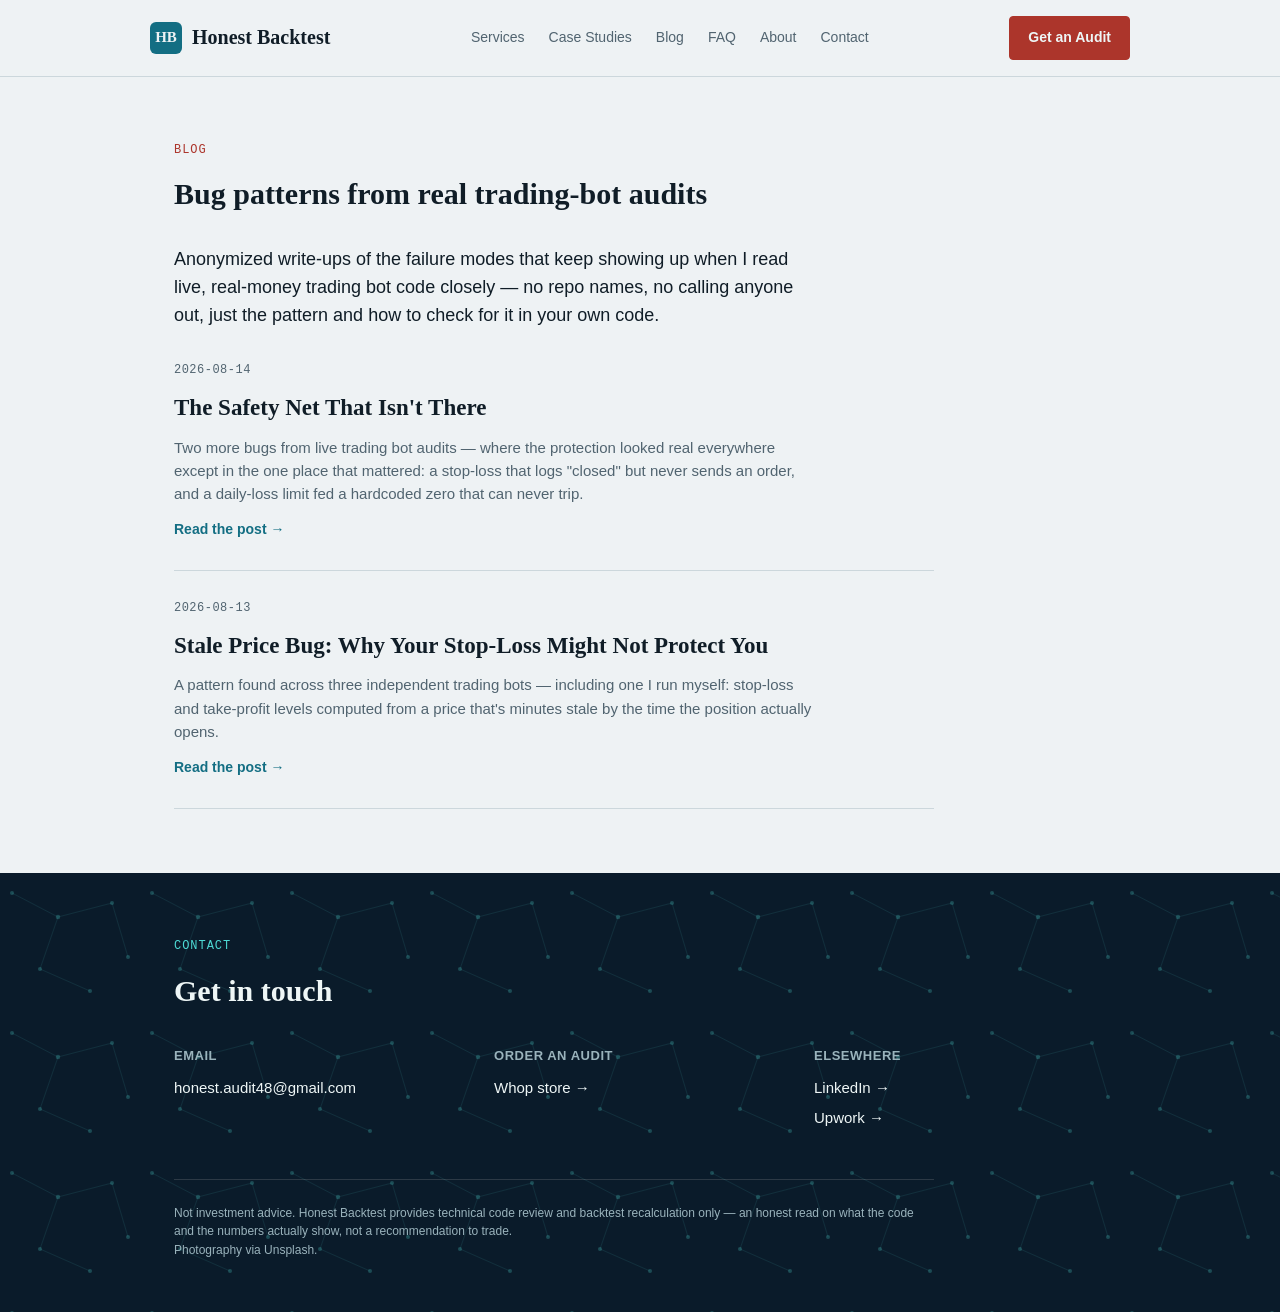
==== blog/index.html @ e7e46fdc "feat: добавить Whop-пиксель на все страницы сайта First-party пиксель Whop (t.whop.tw) для атрибуции" ====
<!DOCTYPE html>
<html lang="en">
<head>
<!-- Google tag (gtag.js) -->
<script async src="https://www.googletagmanager.com/gtag/js?id=G-0332EXMNZG"></script>
<script>
  window.dataLayer = window.dataLayer || [];
  function gtag(){dataLayer.push(arguments);}
  gtag('js', new Date());
  gtag('config', 'G-0332EXMNZG');
</script>
<!-- Whop pixel -->
<script>!function(w,d,s,u,n,a,b){if(w[n])return;a=w[n]={q:[],t:+new Date,s:[],o:u,track:function(){a.q.push([+new Date].concat([].slice.call(arguments)))},setScope:function(){a.s=[].slice.call(arguments).filter(function(x){return typeof x==="string"});a.q.push([+new Date,"setScope"].concat(a.s))},scope:function(){var c=[].slice.call(arguments);return{track:function(){a.q.push([+new Date].concat([].slice.call(arguments)).concat([{__scope:c}]))}}}};b=d.createElement(s);b.async=1;b.src=u+"/s.js";d.getElementsByTagName(s)[0].parentNode.insertBefore(b,d.getElementsByTagName(s)[0])}(window,document,"script","https://t.whop.tw","whop");whop.setScope("biz_3nliSOcGgTLOOI");whop.track("page");</script>
<meta charset="UTF-8">
<meta name="viewport" content="width=device-width, initial-scale=1.0">
<title>Blog — Honest Backtest</title>
<meta name="description" content="Bug patterns from real, live trading-bot code audits — anonymized, technical, no fluff.">
<link rel="icon" href="data:image/svg+xml,%3Csvg xmlns='http://www.w3.org/2000/svg' viewBox='0 0 64 64'%3E%3Crect width='64' height='64' rx='10' fill='%230a1c2b'/%3E%3Ctext x='32' y='42' font-family='Georgia,serif' font-size='28' font-weight='bold' fill='%234dd9d4' text-anchor='middle'%3EHB%3C/text%3E%3C/svg%3E">
<link rel="stylesheet" href="../assets/site.css">
</head>
<body>

<header class="site">
  <div class="wrap nav">
    <a class="brand" href="../index.html">
      <span class="mark">HB</span>
      Honest Backtest
    </a>
    <nav class="links">
      <a href="../index.html#services">Services</a>
      <a href="../index.html#cases">Case Studies</a>
      <a href="./">Blog</a>
      <a href="../index.html#faq">FAQ</a>
      <a href="../index.html#about">About</a>
      <a href="../index.html#contact">Contact</a>
    </nav>
    <a class="btn btn-primary" href="https://whop.com/honest-backtest/full-bot-audit/" target="_blank" rel="noopener">Get an Audit</a>
  </div>
</header>

<section>
  <div class="wrap">
    <p class="kicker">Blog</p>
    <h2>Bug patterns from real trading-bot audits</h2>
    <p class="lede">Anonymized write-ups of the failure modes that keep showing up when I read live,
    real-money trading bot code closely — no repo names, no calling anyone out, just the pattern and
    how to check for it in your own code.</p>

    <div class="blog-list">
      <div class="blog-post-card">
        <div class="post-meta">2026-08-14</div>
        <h3><a href="safety-net-that-isnt-there.html">The Safety Net That Isn't There</a></h3>
        <p>Two more bugs from live trading bot audits — where the protection looked real everywhere
        except in the one place that mattered: a stop-loss that logs "closed" but never sends an
        order, and a daily-loss limit fed a hardcoded zero that can never trip.</p>
        <a class="read-more" href="safety-net-that-isnt-there.html">Read the post →</a>
      </div>
      <div class="blog-post-card">
        <div class="post-meta">2026-08-13</div>
        <h3><a href="stale-price-bug.html">Stale Price Bug: Why Your Stop-Loss Might Not Protect You</a></h3>
        <p>A pattern found across three independent trading bots — including one I run myself:
        stop-loss and take-profit levels computed from a price that's minutes stale by the time the
        position actually opens.</p>
        <a class="read-more" href="stale-price-bug.html">Read the post →</a>
      </div>
    </div>
  </div>
</section>

<div class="contact-band" id="contact">
  <div class="wrap">
    <p class="kicker">Contact</p>
    <h2>Get in touch</h2>
    <div class="contact-grid">
      <div class="contact-col">
        <strong>Email</strong>
        <a href="mailto:honest.audit48@gmail.com">honest.audit48@gmail.com</a>
      </div>
      <div class="contact-col">
        <strong>Order an audit</strong>
        <a href="https://whop.com/honest-backtest/" target="_blank" rel="noopener">Whop store →</a>
      </div>
      <div class="contact-col">
        <strong>Elsewhere</strong>
        <a href="https://www.linkedin.com/in/valerii-sakara-b7b53826a" target="_blank" rel="noopener">LinkedIn →</a>
        <a href="https://www.upwork.com/freelancers/~0172b73e1bdd2510b4" target="_blank" rel="noopener">Upwork →</a>
      </div>
    </div>
    <p class="disclaimer">Not investment advice. Honest Backtest provides technical code review and
    backtest recalculation only — an honest read on what the code and the numbers actually show,
    not a recommendation to trade.<br>Photography via Unsplash.</p>
  </div>
</div>

<script src="../assets/analytics-events.js"></script>
</body>
</html>
---- assets/site.css ----
:root{
  --paper:#eef2f4;
  --paper-alt:#e2e9ec;
  --ink:#101d27;
  --ink-soft:#516470;
  --line:#ccd7dc;
  --ledger:#136e83;
  --ledger-deep:#0a1b2a;
  --ledger-soft:#dcedf0;
  --stamp:#ac352b;
  --stamp-soft:#f6e3e1;
  --on-dark:#eef6f6;
  --on-dark-soft:#9ab3bc;
  --glow:#4dd9d4;
  --mono: 'SFMono-Regular', Consolas, 'Liberation Mono', Menlo, monospace;
  --serif: Georgia, 'Times New Roman', serif;
  --sans: -apple-system, BlinkMacSystemFont, 'Segoe UI', Roboto, Helvetica, Arial, sans-serif;
}
@media (prefers-color-scheme: dark){
  :root{
    --paper:#0f1a22;
    --paper-alt:#14222b;
    --ink:#e7eef0;
    --ink-soft:#9bb0b8;
    --line:#25363f;
    --ledger:#4dd9d4;
    --ledger-deep:#08141f;
    --ledger-soft:#173139;
    --stamp:#df8078;
    --stamp-soft:#3a201d;
  }
}
*{box-sizing:border-box;}
body{
  margin:0;
  background:var(--paper);
  color:var(--ink);
  font-family:var(--sans);
  line-height:1.55;
}
a{color:inherit;}
svg.icon{width:22px;height:22px;flex:none;}
.wrap{max-width:980px;margin:0 auto;padding:0 24px;}
header.site{
  border-bottom:1px solid var(--line);
  background:var(--paper);
  position:sticky;top:0;z-index:10;
}
.nav{
  display:flex;align-items:center;justify-content:space-between;
  padding:16px 0;
}
.brand{
  display:flex;align-items:center;gap:10px;
  font-family:var(--serif);font-weight:700;font-size:20px;
  text-decoration:none;color:var(--ink);
}
.brand .mark{
  width:32px;height:32px;border-radius:6px;background:var(--ledger);
  color:var(--paper);display:flex;align-items:center;justify-content:center;
  font-family:var(--serif);font-weight:700;font-size:15px;
}
nav.links{display:flex;gap:24px;font-size:14px;}
nav.links a{text-decoration:none;color:var(--ink-soft);white-space:nowrap;}
nav.links a:hover{color:var(--ink);}
@media (max-width:760px){
  nav.links{display:none;}
  .nav{gap:12px;}
}
.btn{
  display:inline-block;padding:10px 18px;border-radius:4px;
  font-size:14px;font-weight:600;text-decoration:none;
  border:1px solid var(--ledger);
}
.btn-primary{background:var(--stamp);color:var(--on-dark);border-color:var(--stamp);}
.btn-primary:hover{opacity:.9;}
.btn-ghost{background:transparent;color:var(--ledger);}
.btn-ghost:hover{background:var(--ledger-soft);}
.btn-on-dark{border-color:var(--on-dark-soft);color:var(--on-dark);}
.btn-on-dark:hover{background:rgba(245,242,234,.08);}

section{padding:64px 0;}
section.alt{background:var(--paper-alt);}
.kicker{
  font-family:var(--mono);font-size:12px;letter-spacing:.08em;
  text-transform:uppercase;color:var(--stamp);margin:0 0 12px;
}
h1{font-family:var(--serif);font-size:48px;line-height:1.12;margin:0 0 20px;max-width:760px;}
h2{font-family:var(--serif);font-size:30px;margin:0 0 28px;}
.lede{font-size:18px;max-width:620px;margin:0 0 32px;}
.cta-row{display:flex;gap:14px;flex-wrap:wrap;}

/* Hero */
.hero{
  background-color:var(--ledger-deep);
  background-image:
    linear-gradient(100deg, rgba(6,13,20,.95) 0%, rgba(6,13,20,.88) 42%, rgba(6,13,20,.62) 68%, rgba(6,13,20,.4) 100%),
    linear-gradient(180deg, rgba(6,13,20,.3), rgba(6,13,20,.45) 65%, rgba(6,13,20,.8)),
    url("images/hero-main.jpg");
  background-repeat:no-repeat;
  background-size:100% 100%, 100% 100%, auto 116%;
  background-position:0 0, 0 0, right 15%;
  color:var(--on-dark);
  padding:64px 0 0;
}
.hero .kicker{color:var(--glow);font-size:12px;margin-bottom:10px;}
.hero h1{color:var(--on-dark);font-size:44px;margin-bottom:18px;max-width:620px;}
.hero .lede{color:var(--on-dark-soft);font-size:17px;margin-bottom:28px;max-width:560px;}
.hero .btn-ghost{color:var(--on-dark);border-color:var(--on-dark-soft);}
.hero .btn-ghost:hover{background:rgba(245,242,234,.08);}
@media (max-width:760px){
  .hero{
    background-image:
      linear-gradient(180deg, rgba(6,13,20,.55), rgba(6,13,20,.75) 55%, rgba(6,13,20,.93)),
      url("data:image/svg+xml,%3Csvg xmlns='http://www.w3.org/2000/svg' width='140' height='140' viewBox='0 0 140 140'%3E%3Cg stroke='%234dd9d4' stroke-width='1' fill='none' opacity='0.12'%3E%3Cline x1='12' y1='20' x2='58' y2='44'/%3E%3Cline x1='58' y1='44' x2='40' y2='96'/%3E%3Cline x1='58' y1='44' x2='112' y2='30'/%3E%3Cline x1='112' y1='30' x2='128' y2='84'/%3E%3Cline x1='40' y1='96' x2='90' y2='118'/%3E%3C/g%3E%3Cg fill='%234dd9d4' opacity='0.3'%3E%3Ccircle cx='12' cy='20' r='2'/%3E%3Ccircle cx='58' cy='44' r='2.2'/%3E%3Ccircle cx='112' cy='30' r='2'/%3E%3Ccircle cx='40' cy='96' r='2'/%3E%3Ccircle cx='128' cy='84' r='2'/%3E%3Ccircle cx='90' cy='118' r='2'/%3E%3C/g%3E%3C/svg%3E"),
      url("images/hero-main.jpg");
    background-size:100% 100%, 140px 140px, 55% auto;
    background-position:0 0, 0 0, 105% -10px;
    background-repeat:no-repeat, repeat, no-repeat;
  }
}
.hero .hero-grid{display:flex;gap:40px;align-items:flex-end;max-width:1140px;}
.hero-main{flex:0 0 auto;max-width:620px;}
.hero-offer{flex:1 1 260px;max-width:320px;background:rgba(8,20,31,.55);border:1.5px solid #df8078;border-radius:8px;padding:20px 22px;margin-bottom:4px;}
.hero-offer p{margin:0;font-size:14px;line-height:1.5;color:#fff;}.hero-offer strong{color:#df8078;}
.hero-offer a{color:var(--glow);font-weight:600;text-decoration:none;}
.hero-offer a:hover{text-decoration:underline;}
@media (max-width:820px){
    .hero .hero-grid{flex-direction:column;align-items:flex-start;}
    .hero-offer{max-width:100%;margin-top:20px;}
}
.scroll-cue{
  display:flex;justify-content:center;padding:28px 0 20px;opacity:.55;
}
.scroll-cue svg{width:20px;height:20px;}

/* Trust strip */
.trust-strip{
  background-color:var(--ledger-deep);
  background-image:url("data:image/svg+xml,%3Csvg xmlns='http://www.w3.org/2000/svg' width='140' height='140' viewBox='0 0 140 140'%3E%3Cg stroke='%234dd9d4' stroke-width='1' fill='none' opacity='0.14'%3E%3Cline x1='12' y1='20' x2='58' y2='44'/%3E%3Cline x1='58' y1='44' x2='40' y2='96'/%3E%3Cline x1='58' y1='44' x2='112' y2='30'/%3E%3Cline x1='112' y1='30' x2='128' y2='84'/%3E%3Cline x1='40' y1='96' x2='90' y2='118'/%3E%3C/g%3E%3Cg fill='%234dd9d4' opacity='0.35'%3E%3Ccircle cx='12' cy='20' r='2'/%3E%3Ccircle cx='58' cy='44' r='2.2'/%3E%3Ccircle cx='112' cy='30' r='2'/%3E%3Ccircle cx='40' cy='96' r='2'/%3E%3Ccircle cx='128' cy='84' r='2'/%3E%3Ccircle cx='90' cy='118' r='2'/%3E%3C/g%3E%3C/svg%3E");
  background-repeat:repeat;
  color:var(--on-dark);padding:0;
}
.trust-strip .wrap{
  display:grid;grid-template-columns:repeat(3,1fr);gap:0;
}
@media (max-width:820px){.trust-strip .wrap{grid-template-columns:1fr;}}
.trust-item{
  display:flex;align-items:flex-start;gap:12px;padding:22px 20px;
  border-left:1px solid rgba(245,242,234,.14);
}
.trust-item:first-child{border-left:none;}
@media (max-width:820px){.trust-item{border-left:none;border-top:1px solid rgba(245,242,234,.14);}
  .trust-item:first-child{border-top:none;}}
.trust-item svg{color:var(--glow);margin-top:2px;}
.trust-item strong{display:block;font-size:14px;margin-bottom:2px;}
.trust-item span{display:block;font-size:13px;color:var(--on-dark-soft);}

/* Stat band */
.stat-band{
  background-color:var(--ledger-deep);
  background-image:url("data:image/svg+xml,%3Csvg xmlns='http://www.w3.org/2000/svg' width='140' height='140' viewBox='0 0 140 140'%3E%3Cg stroke='%234dd9d4' stroke-width='1' fill='none' opacity='0.14'%3E%3Cline x1='12' y1='20' x2='58' y2='44'/%3E%3Cline x1='58' y1='44' x2='40' y2='96'/%3E%3Cline x1='58' y1='44' x2='112' y2='30'/%3E%3Cline x1='112' y1='30' x2='128' y2='84'/%3E%3Cline x1='40' y1='96' x2='90' y2='118'/%3E%3C/g%3E%3Cg fill='%234dd9d4' opacity='0.35'%3E%3Ccircle cx='12' cy='20' r='2'/%3E%3Ccircle cx='58' cy='44' r='2.2'/%3E%3Ccircle cx='112' cy='30' r='2'/%3E%3Ccircle cx='40' cy='96' r='2'/%3E%3Ccircle cx='128' cy='84' r='2'/%3E%3Ccircle cx='90' cy='118' r='2'/%3E%3C/g%3E%3C/svg%3E");
  background-repeat:repeat;
  color:var(--on-dark);
  padding:56px 0;
}
.stat-band .wrap{display:flex;gap:48px;flex-wrap:wrap;}
.stat-band .stat{display:flex;align-items:center;gap:16px;}
.stat-band .stat .icon-badge{
  width:48px;height:48px;border-radius:50%;background:rgba(245,242,234,.08);
  display:flex;align-items:center;justify-content:center;flex:none;
}
.stat-band .stat .icon-badge svg{color:var(--glow);}
.stat-band .stat strong{display:block;font-size:15px;font-weight:700;color:var(--on-dark);margin-bottom:4px;}
.stat-band .label{font-size:13px;color:var(--on-dark-soft);}

.cards{display:grid;grid-template-columns:repeat(3,1fr);gap:20px;}
@media (max-width:820px){.cards{grid-template-columns:1fr;}}
.card{
  border:1px solid var(--line);border-radius:8px;background:var(--paper);
  padding:28px;display:flex;flex-direction:column;
}
.card .icon-badge{
  width:40px;height:40px;border-radius:8px;background:var(--ledger-soft);
  display:flex;align-items:center;justify-content:center;margin-bottom:14px;
}
.card .icon-badge svg{color:var(--ledger);}
.card .price{font-family:var(--mono);font-size:26px;font-weight:700;margin:6px 0 14px;}
.card h3{font-family:var(--serif);font-size:20px;margin:0;}
.card ul{padding-left:18px;margin:0 0 22px;color:var(--ink-soft);font-size:14px;flex:1;}
.card li{margin-bottom:6px;}
.card .btn{align-self:flex-start;}

.case{
  border:1px solid var(--line);border-radius:8px;background:var(--paper);
  padding:28px;margin-bottom:20px;
}
.case .tag{
  display:inline-block;font-family:var(--mono);font-size:11px;letter-spacing:.06em;
  text-transform:uppercase;color:var(--ledger);background:var(--ledger-soft);
  padding:3px 8px;border-radius:3px;margin-bottom:12px;
}
.case h3{font-family:var(--serif);font-size:22px;margin:0 0 10px;}
.case p{color:var(--ink-soft);margin:0 0 16px;font-size:15px;}
.verdict{
  font-family:var(--mono);font-size:15px;background:var(--stamp-soft);color:var(--stamp);
  border-radius:4px;padding:10px 14px;display:inline-block;margin-bottom:16px;font-weight:700;
}
.case .links{display:flex;gap:14px;font-size:14px;}
.case .links a{color:var(--ledger);font-weight:600;text-decoration:none;}
.case .links a:hover{text-decoration:underline;}

.steps{display:grid;grid-template-columns:repeat(3,1fr);gap:24px;}
@media (max-width:820px){.steps{grid-template-columns:1fr;}}
.step .n{font-family:var(--mono);font-weight:700;font-size:14px;margin-bottom:8px;}
.step h4{font-family:var(--serif);font-size:18px;margin:0 0 8px;}
.step p{font-size:14px;margin:0;}

/* Process section on photo background */
.process-photo{
  background-image:
    linear-gradient(180deg, rgba(7,15,23,.90), rgba(7,15,23,.94)),
    url("images/code-screen.jpg");
  background-size:cover;background-position:center;
  color:var(--on-dark);
}
.process-photo .kicker{color:var(--glow);}
.process-photo h2{color:var(--on-dark);}
.process-photo .step .n{color:var(--glow);}
.process-photo .step h4{color:var(--on-dark);}
.process-photo .step p{color:var(--on-dark-soft);}

/* Mid-page colorful CTA band (photo) */
.cta-photo-band{
  background-image:
    linear-gradient(115deg, rgba(5,14,14,.90), rgba(6,30,26,.62)),
    url("images/cta-chart.jpg");
  background-size:cover;background-position:center;
  color:#eef8f8;
  padding:64px 0;
}
.cta-photo-band .wrap{max-width:640px;}
.cta-photo-band .kicker{color:var(--glow);}
.cta-photo-band h2{color:#eef8f8;margin-bottom:16px;}
.cta-photo-band p{color:#bfd8d8;font-size:16px;margin:0 0 28px;max-width:520px;}
.cta-photo-band .btn-primary{background:var(--stamp);border-color:var(--stamp);}

/* FAQ */
.faq{max-width:760px;}
.faq details{
  border-bottom:1px solid var(--line);padding:18px 0;
}
.faq summary{
  cursor:pointer;font-family:var(--serif);font-size:17px;font-weight:700;
  list-style:none;display:flex;justify-content:space-between;align-items:center;gap:16px;
}
.faq summary::-webkit-details-marker{display:none;}
.faq summary::after{content:'+';font-family:var(--mono);font-size:20px;color:var(--stamp);flex:none;}
.faq details[open] summary::after{content:'−';}
.faq p{color:var(--ink-soft);margin:12px 0 0;font-size:15px;max-width:660px;}

.about{display:flex;gap:36px;flex-wrap:wrap;align-items:flex-start;}
.about p{color:var(--ink-soft);max-width:560px;}

/* Contact band */
.contact-band{
  background-color:var(--ledger-deep);
  background-image:url("data:image/svg+xml,%3Csvg xmlns='http://www.w3.org/2000/svg' width='140' height='140' viewBox='0 0 140 140'%3E%3Cg stroke='%234dd9d4' stroke-width='1' fill='none' opacity='0.1'%3E%3Cline x1='12' y1='20' x2='58' y2='44'/%3E%3Cline x1='58' y1='44' x2='40' y2='96'/%3E%3Cline x1='58' y1='44' x2='112' y2='30'/%3E%3Cline x1='112' y1='30' x2='128' y2='84'/%3E%3Cline x1='40' y1='96' x2='90' y2='118'/%3E%3C/g%3E%3Cg fill='%234dd9d4' opacity='0.25'%3E%3Ccircle cx='12' cy='20' r='2'/%3E%3Ccircle cx='58' cy='44' r='2.2'/%3E%3Ccircle cx='112' cy='30' r='2'/%3E%3Ccircle cx='40' cy='96' r='2'/%3E%3Ccircle cx='128' cy='84' r='2'/%3E%3Ccircle cx='90' cy='118' r='2'/%3E%3C/g%3E%3C/svg%3E");
  background-repeat:repeat;
  color:var(--on-dark);padding:64px 0 40px;
}
.contact-band .kicker{color:var(--glow);}
.contact-band h2{color:var(--on-dark);}
.contact-grid{display:grid;grid-template-columns:repeat(3,1fr);gap:28px;margin-top:32px;}
@media (max-width:820px){.contact-grid{grid-template-columns:1fr;}}
.contact-col strong{display:block;font-size:13px;letter-spacing:.04em;text-transform:uppercase;color:var(--on-dark-soft);margin-bottom:10px;}
.contact-col a{display:block;color:var(--on-dark);text-decoration:none;font-size:15px;margin-bottom:6px;}
.contact-col a:hover{color:var(--glow);}
.contact-band .disclaimer{
  margin-top:44px;padding-top:24px;border-top:1px solid rgba(245,242,234,.14);
  font-size:12px;color:var(--on-dark-soft);max-width:760px;
}

/* Blog index */
.blog-list{max-width:760px;}
.blog-post-card{border-bottom:1px solid var(--line);padding:28px 0;}
.blog-post-card:first-child{padding-top:0;}
.blog-post-card .post-meta{font-family:var(--mono);font-size:12px;letter-spacing:.04em;text-transform:uppercase;color:var(--ink-soft);margin-bottom:10px;}
.blog-post-card h3{font-family:var(--serif);font-size:23px;margin:0 0 10px;}
.blog-post-card h3 a{text-decoration:none;color:var(--ink);}
.blog-post-card h3 a:hover{color:var(--ledger);}
.blog-post-card p{color:var(--ink-soft);font-size:15px;margin:0 0 12px;max-width:640px;}
.blog-post-card .read-more{color:var(--ledger);font-weight:600;font-size:14px;text-decoration:none;}
.blog-post-card .read-more:hover{text-decoration:underline;}

/* Article (single post) */
.article-header{
  background-color:var(--ledger-deep);
  background-image:url("data:image/svg+xml,%3Csvg xmlns='http://www.w3.org/2000/svg' width='140' height='140' viewBox='0 0 140 140'%3E%3Cg stroke='%234dd9d4' stroke-width='1' fill='none' opacity='0.14'%3E%3Cline x1='12' y1='20' x2='58' y2='44'/%3E%3Cline x1='58' y1='44' x2='40' y2='96'/%3E%3Cline x1='58' y1='44' x2='112' y2='30'/%3E%3Cline x1='112' y1='30' x2='128' y2='84'/%3E%3Cline x1='40' y1='96' x2='90' y2='118'/%3E%3C/g%3E%3Cg fill='%234dd9d4' opacity='0.35'%3E%3Ccircle cx='12' cy='20' r='2'/%3E%3Ccircle cx='58' cy='44' r='2.2'/%3E%3Ccircle cx='112' cy='30' r='2'/%3E%3Ccircle cx='40' cy='96' r='2'/%3E%3Ccircle cx='128' cy='84' r='2'/%3E%3Ccircle cx='90' cy='118' r='2'/%3E%3C/g%3E%3C/svg%3E");
  background-repeat:repeat;
  color:var(--on-dark);padding:40px 0 44px;
}
.article-header .back-link{display:inline-block;margin-bottom:20px;font-size:14px;color:var(--glow);text-decoration:none;font-weight:600;}
.article-header .back-link:hover{text-decoration:underline;}
.article-header .kicker{color:var(--glow);}
.article-header h1{color:var(--on-dark);font-size:36px;max-width:720px;margin-bottom:14px;}
.article-header .dek{color:var(--on-dark-soft);font-size:17px;max-width:640px;margin:0 0 16px;}
.article-header .meta{color:var(--on-dark-soft);font-size:13px;font-family:var(--mono);}

.article{max-width:680px;margin:0 auto;padding:56px 24px 24px;}
.article h2{font-family:var(--serif);font-size:25px;margin:44px 0 16px;}
.article h2:first-child{margin-top:0;}
.article p{margin:0 0 18px;font-size:16px;}
.article ul, .article ol{margin:0 0 18px;padding-left:22px;font-size:16px;}
.article li{margin-bottom:8px;}
.article code{font-family:var(--mono);font-size:0.87em;background:var(--paper-alt);padding:2px 5px;border-radius:3px;}
.article pre{background:var(--ledger-deep);color:var(--on-dark);padding:18px 20px;border-radius:8px;overflow-x:auto;margin:0 0 20px;}
.article pre code{background:none;padding:0;color:inherit;font-size:13.5px;line-height:1.55;}
.article strong{font-weight:700;}
.article em{color:var(--ink-soft);}
.article hr{border:none;border-top:1px solid var(--line);margin:8px 0 32px;}
.article .dek-lead{color:var(--ink-soft);font-style:italic;font-size:17px;margin:0 0 28px;}

/* Lead box (checklist form, mid-article CTA) */
.lead-box{
  border:1px solid var(--line);border-radius:8px;background:var(--paper-alt);
  padding:28px 28px 8px;margin:32px 0 8px;
}
.lead-box .kicker{margin-bottom:8px;}
.lead-box h2{font-size:22px;margin:0 0 10px;}
.lead-box > p{color:var(--ink-soft);font-size:15px;max-width:520px;}
.lead-form-row{display:flex;gap:10px;flex-wrap:wrap;margin:18px 0 4px;}
.lead-form-row input[type=email]{
  flex:1;min-width:220px;padding:10px 14px;border-radius:4px;border:1px solid var(--line);
  background:var(--paper);color:var(--ink);font-size:15px;font-family:var(--sans);
}
.lead-form-row .btn{border:none;cursor:pointer;font-family:var(--sans);}
.lead-form-status{font-size:13px;color:var(--ledger);min-height:18px;margin:0 0 20px;}
.sr-only{position:absolute;width:1px;height:1px;padding:0;margin:-1px;overflow:hidden;clip:rect(0,0,0,0);white-space:nowrap;border:0;}

/* Mid-article checklist CTA (inline card) */
.article-cta{
  border:1px solid var(--line);border-left:3px solid var(--stamp);border-radius:6px;
  background:var(--paper-alt);padding:18px 22px;margin:8px 0 32px;
}
.article-cta p{margin:0 0 12px;font-size:15px;color:var(--ink-soft);}
.article-cta a.btn{font-size:13px;padding:8px 14px;}
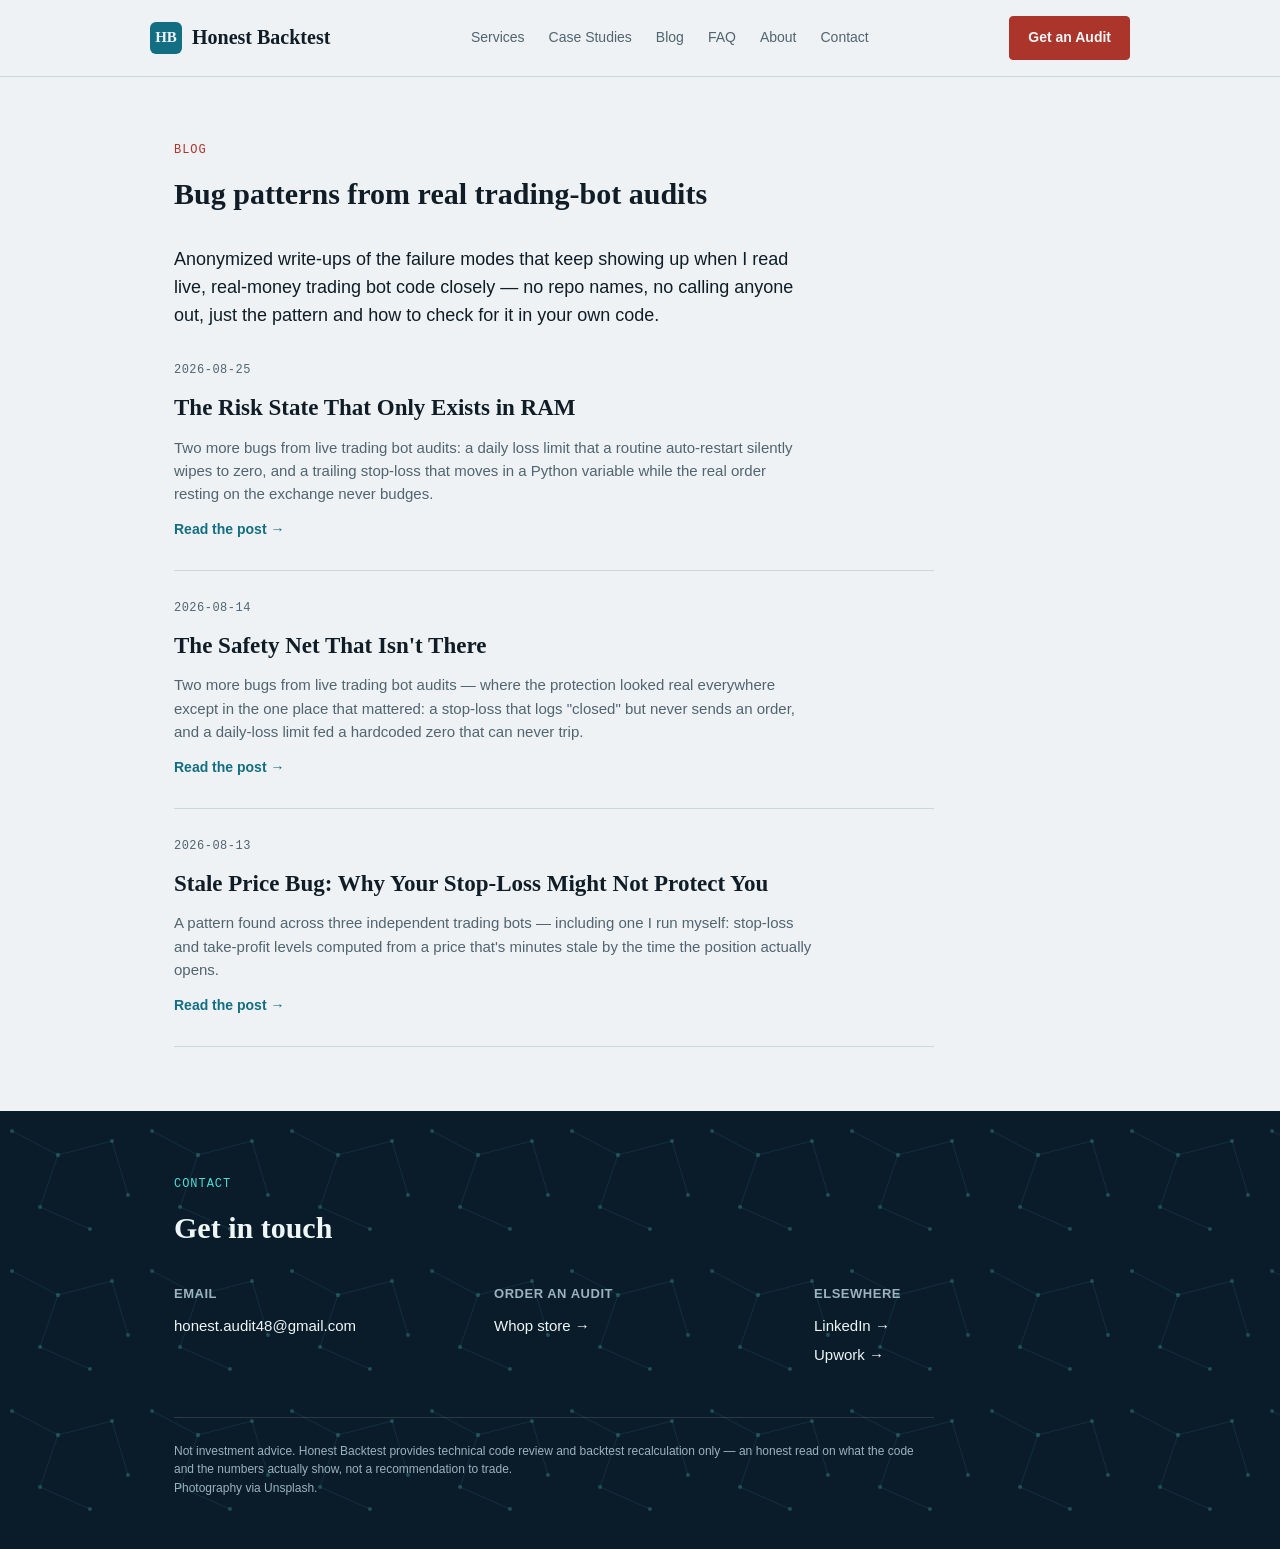
==== commit 795cb4af: "content: third blog post — risk state living only in process memory" ====
--- a/blog/index.html
+++ b/blog/index.html
@@ -48,6 +48,14 @@
 
     <div class="blog-list">
       <div class="blog-post-card">
+        <div class="post-meta">2026-08-25</div>
+        <h3><a href="risk-state-in-memory.html">The Risk State That Only Exists in RAM</a></h3>
+        <p>Two more bugs from live trading bot audits: a daily loss limit that a routine
+        auto-restart silently wipes to zero, and a trailing stop-loss that moves in a Python
+        variable while the real order resting on the exchange never budges.</p>
+        <a class="read-more" href="risk-state-in-memory.html">Read the post →</a>
+      </div>
+      <div class="blog-post-card">
         <div class="post-meta">2026-08-14</div>
         <h3><a href="safety-net-that-isnt-there.html">The Safety Net That Isn't There</a></h3>
         <p>Two more bugs from live trading bot audits — where the protection looked real everywhere
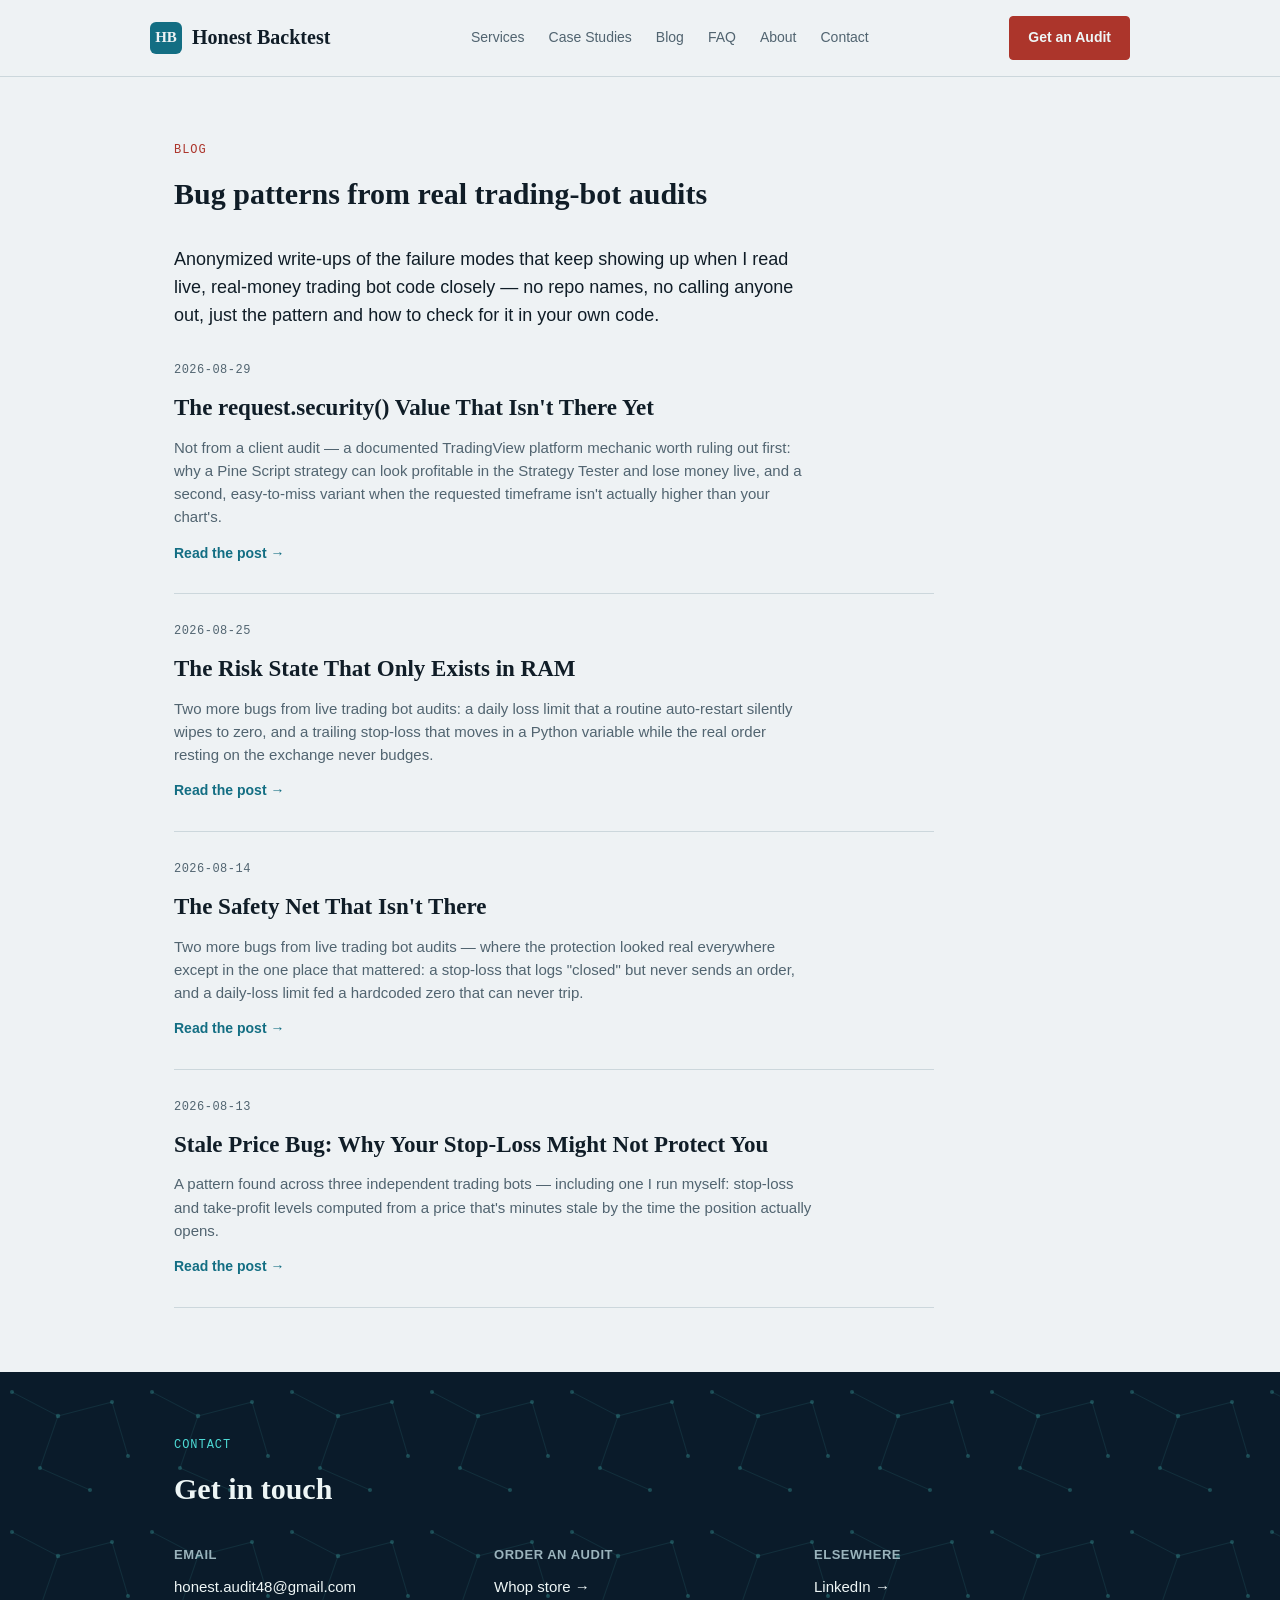
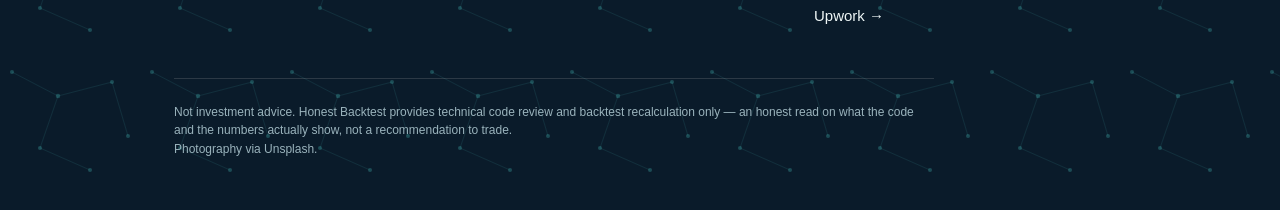
==== commit 4460c2c6: "content: fourth blog post — request.security() repainting explainer Not from a client audit — a plat" ====
--- a/blog/index.html
+++ b/blog/index.html
@@ -47,6 +47,15 @@
     how to check for it in your own code.</p>
 
     <div class="blog-list">
+      <div class="blog-post-card">
+        <div class="post-meta">2026-08-29</div>
+        <h3><a href="repainting-request-security.html">The request.security() Value That Isn't There Yet</a></h3>
+        <p>Not from a client audit — a documented TradingView platform mechanic worth ruling out
+        first: why a Pine Script strategy can look profitable in the Strategy Tester and lose money
+        live, and a second, easy-to-miss variant when the requested timeframe isn't actually
+        higher than your chart's.</p>
+        <a class="read-more" href="repainting-request-security.html">Read the post →</a>
+      </div>
       <div class="blog-post-card">
         <div class="post-meta">2026-08-25</div>
         <h3><a href="risk-state-in-memory.html">The Risk State That Only Exists in RAM</a></h3>
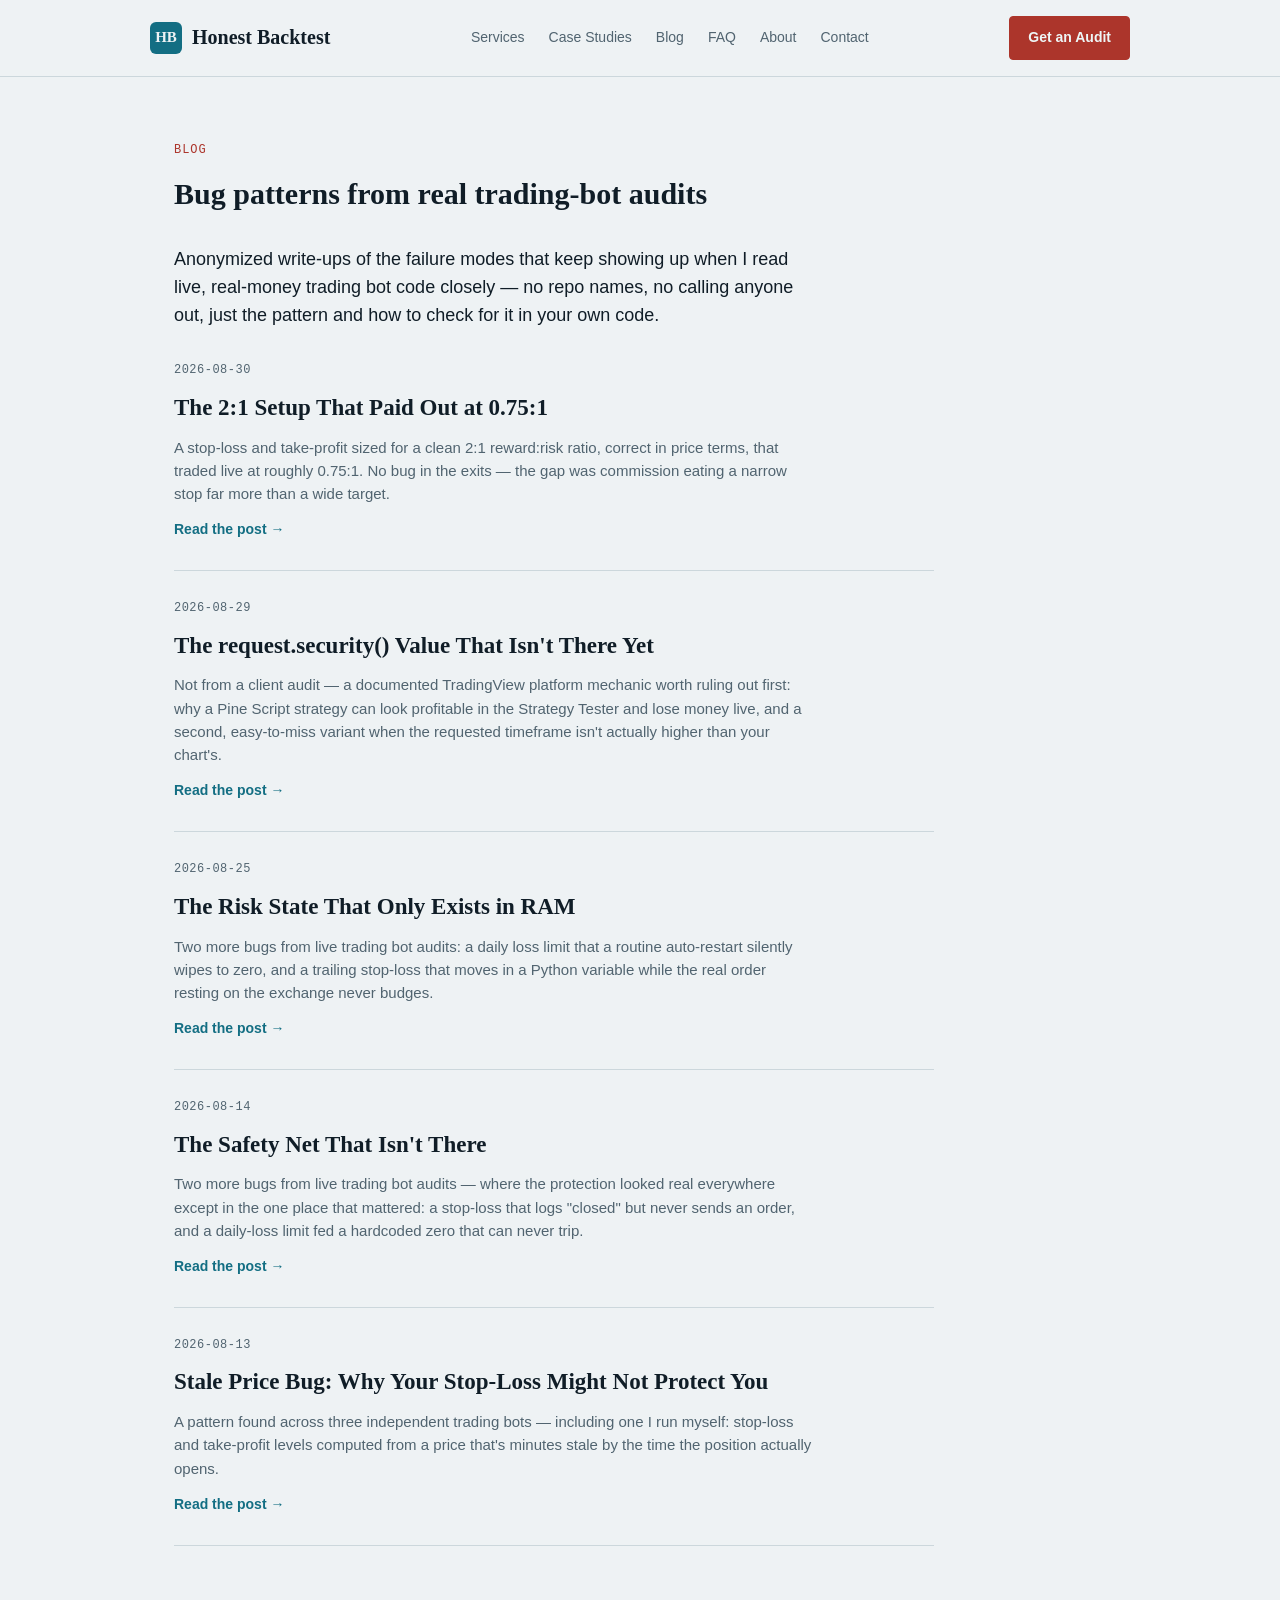
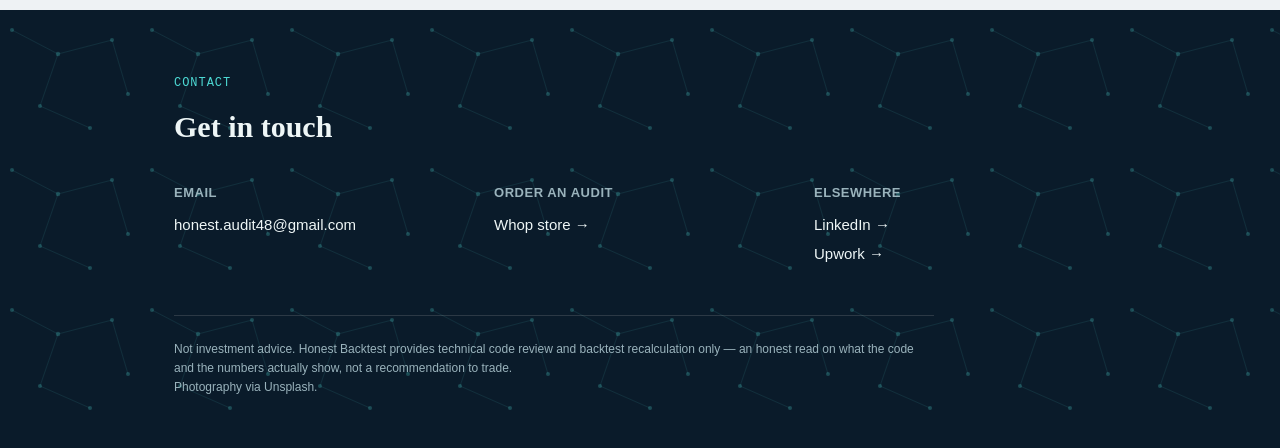
==== commit 0a48d5a0: "content: fifth blog post — commission-driven reward:risk inversion" ====
--- a/blog/index.html
+++ b/blog/index.html
@@ -47,6 +47,14 @@
     how to check for it in your own code.</p>
 
     <div class="blog-list">
+      <div class="blog-post-card">
+        <div class="post-meta">2026-08-30</div>
+        <h3><a href="reward-risk-commission-gap.html">The 2:1 Setup That Paid Out at 0.75:1</a></h3>
+        <p>A stop-loss and take-profit sized for a clean 2:1 reward:risk ratio, correct in price
+        terms, that traded live at roughly 0.75:1. No bug in the exits — the gap was commission
+        eating a narrow stop far more than a wide target.</p>
+        <a class="read-more" href="reward-risk-commission-gap.html">Read the post →</a>
+      </div>
       <div class="blog-post-card">
         <div class="post-meta">2026-08-29</div>
         <h3><a href="repainting-request-security.html">The request.security() Value That Isn't There Yet</a></h3>
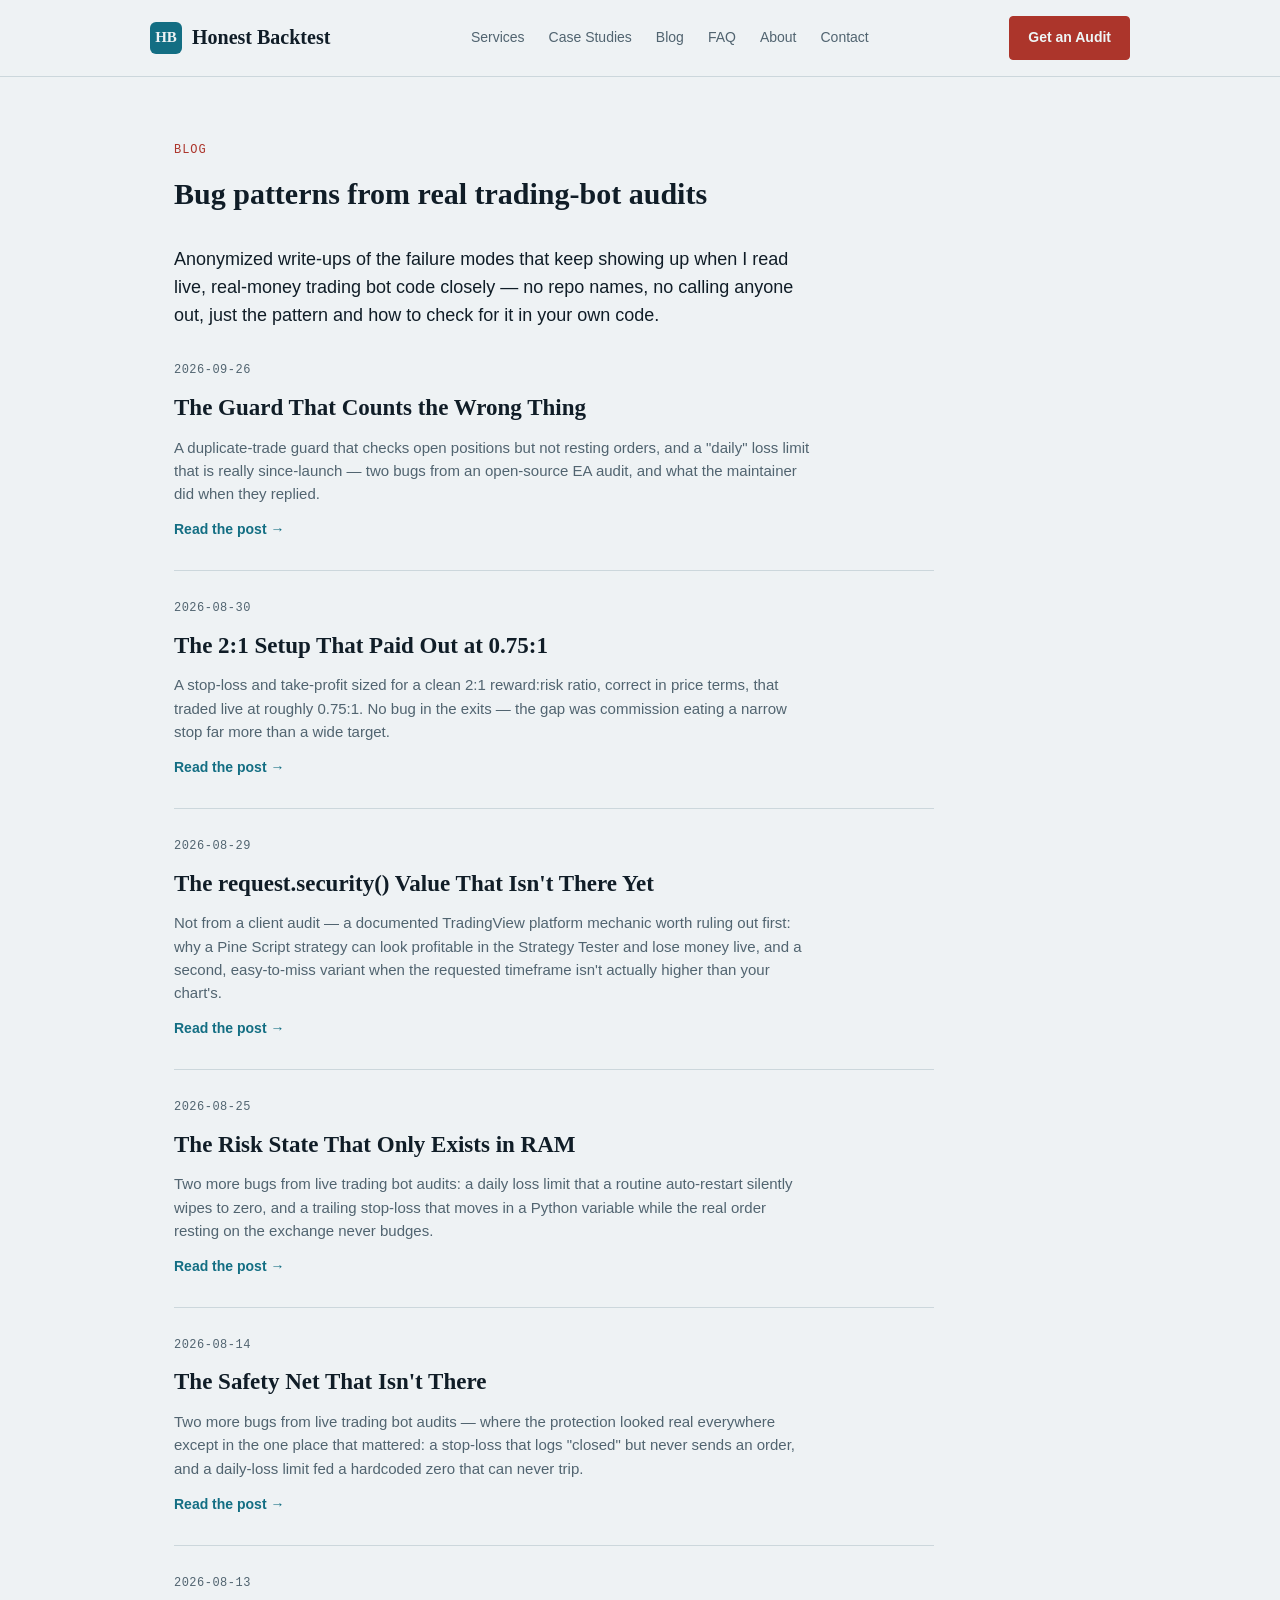
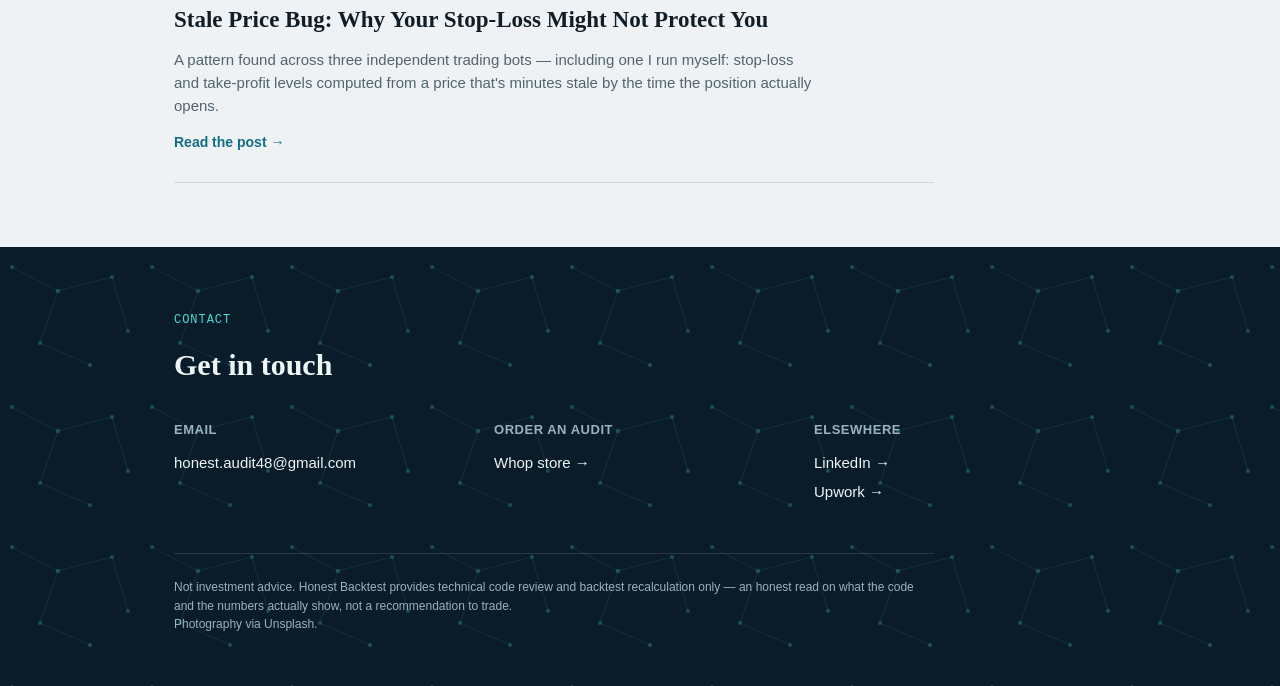
==== commit f48ffaa7: "content: шестой пост блога — гард, считающий не то (висящие ордера и дневной лимит) Co-Authored-By: " ====
--- a/blog/index.html
+++ b/blog/index.html
@@ -47,6 +47,14 @@
     how to check for it in your own code.</p>
 
     <div class="blog-list">
+      <div class="blog-post-card">
+        <div class="post-meta">2026-09-26</div>
+        <h3><a href="wrong-thing-guard.html">The Guard That Counts the Wrong Thing</a></h3>
+        <p>A duplicate-trade guard that checks open positions but not resting orders, and a "daily"
+        loss limit that is really since-launch — two bugs from an open-source EA audit, and what
+        the maintainer did when they replied.</p>
+        <a class="read-more" href="wrong-thing-guard.html">Read the post →</a>
+      </div>
       <div class="blog-post-card">
         <div class="post-meta">2026-08-30</div>
         <h3><a href="reward-risk-commission-gap.html">The 2:1 Setup That Paid Out at 0.75:1</a></h3>
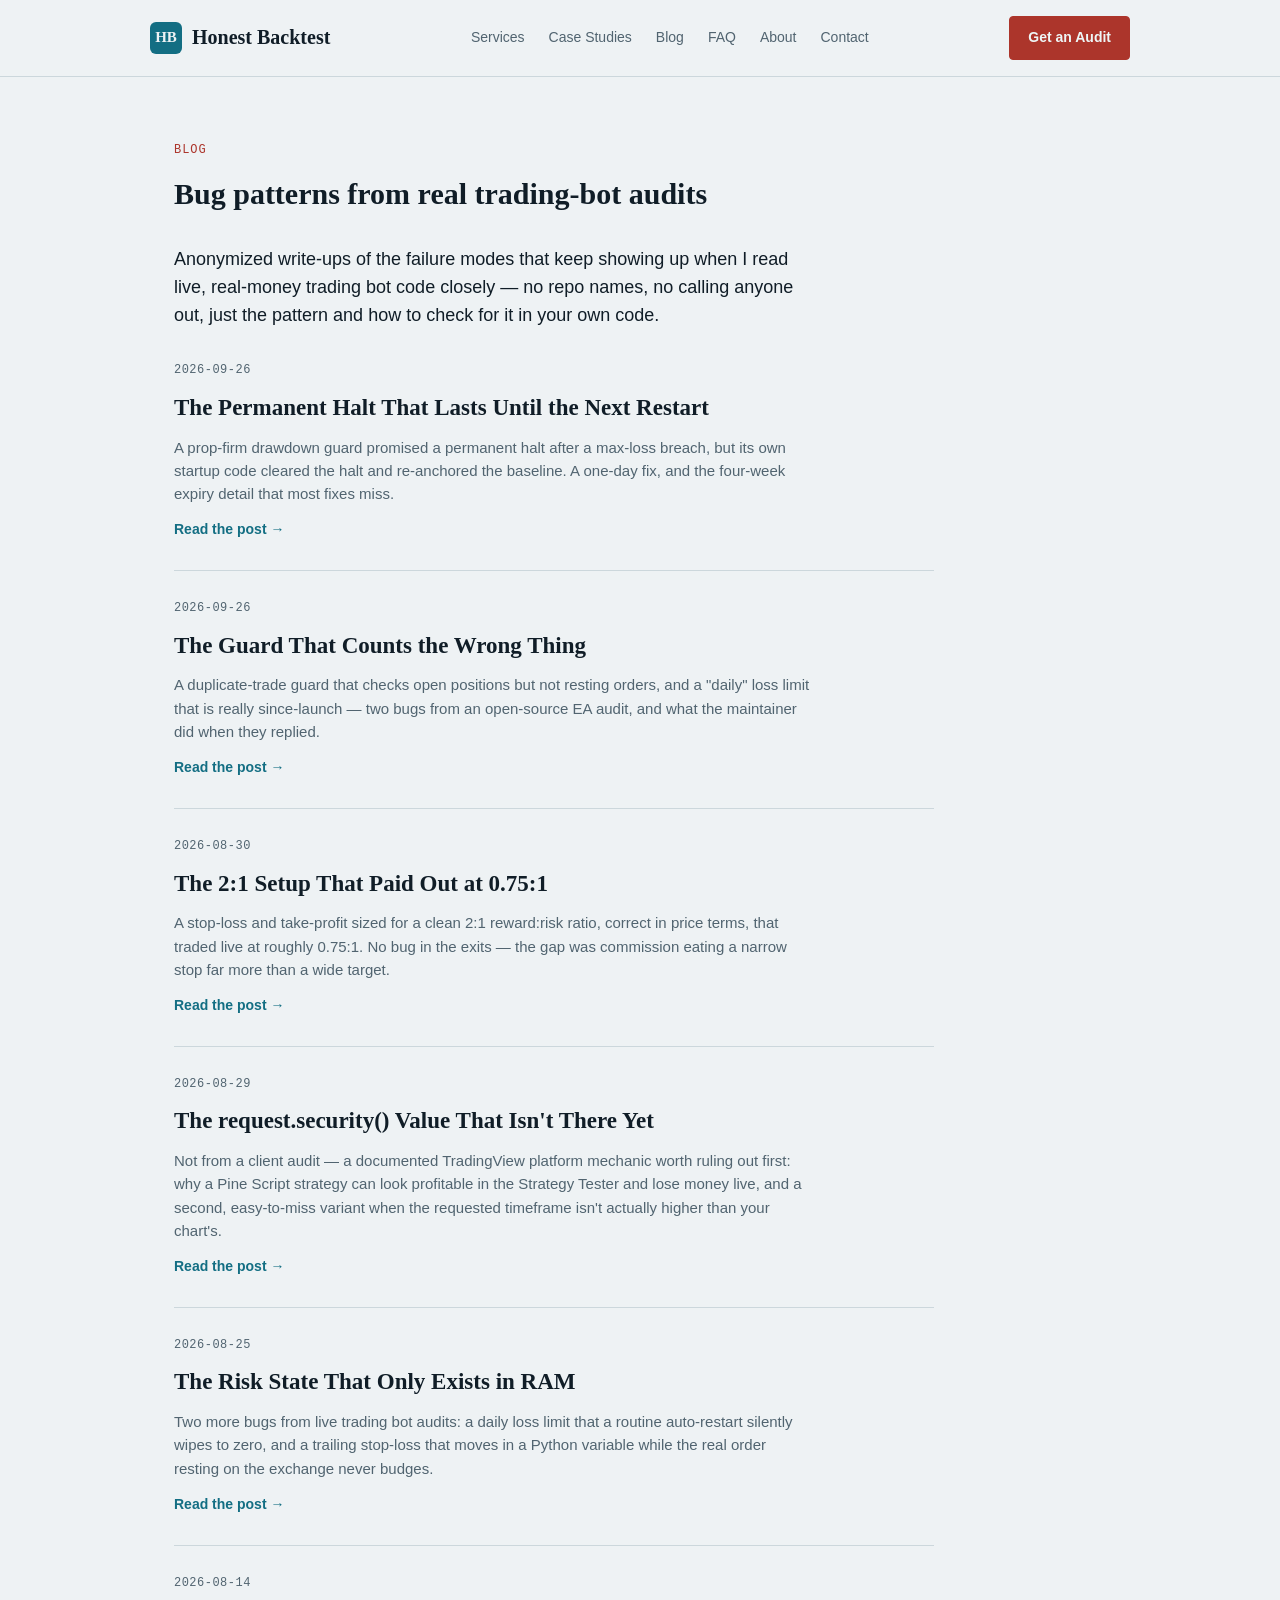
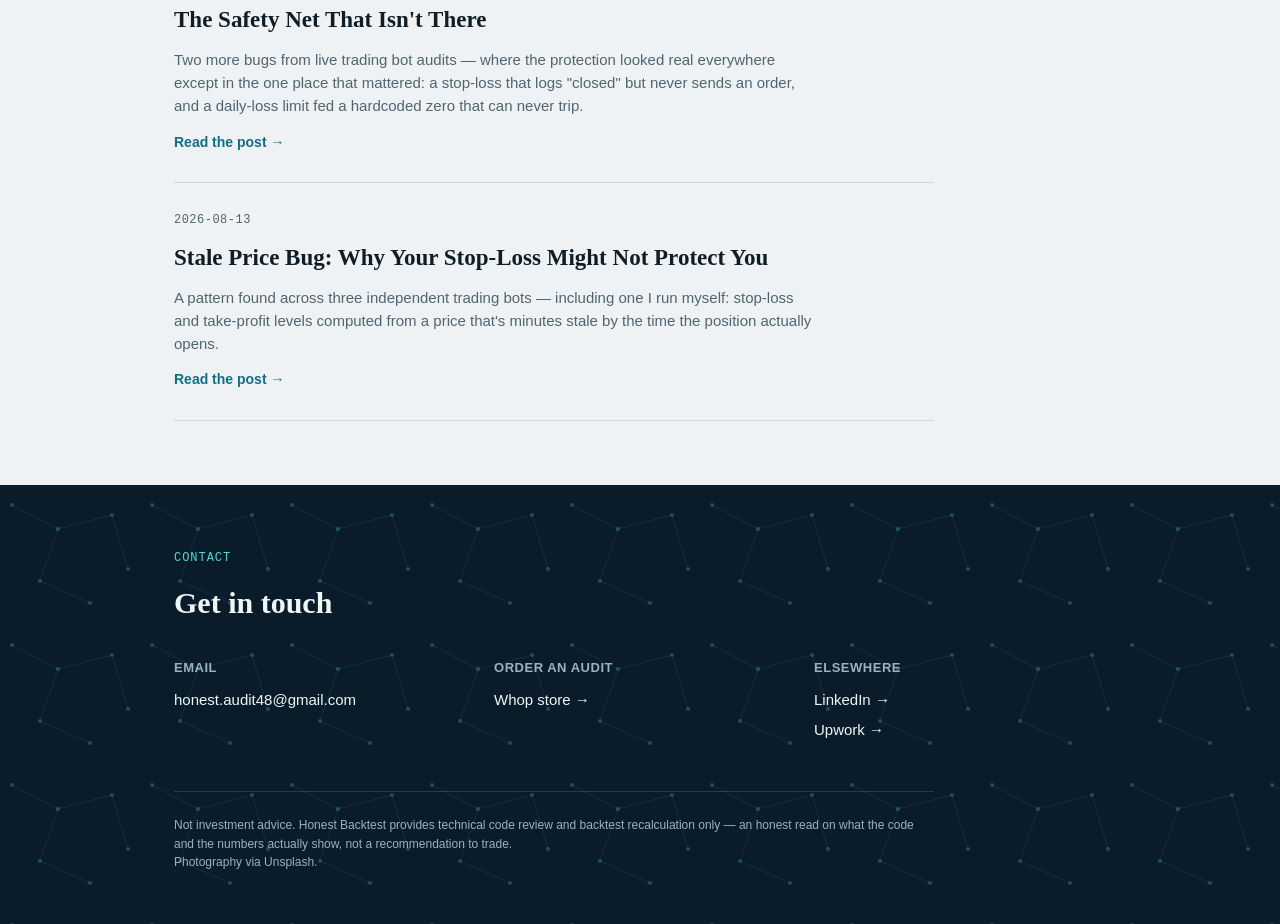
==== commit 839b642c: "content: седьмой пост блога — permanent halt, который живёт до первого рестарта Co-Authored-By: Clau" ====
--- a/blog/index.html
+++ b/blog/index.html
@@ -47,6 +47,14 @@
     how to check for it in your own code.</p>
 
     <div class="blog-list">
+      <div class="blog-post-card">
+        <div class="post-meta">2026-09-26</div>
+        <h3><a href="permanent-halt-restart.html">The Permanent Halt That Lasts Until the Next Restart</a></h3>
+        <p>A prop-firm drawdown guard promised a permanent halt after a max-loss breach, but its own
+        startup code cleared the halt and re-anchored the baseline. A one-day fix, and the
+        four-week expiry detail that most fixes miss.</p>
+        <a class="read-more" href="permanent-halt-restart.html">Read the post →</a>
+      </div>
       <div class="blog-post-card">
         <div class="post-meta">2026-09-26</div>
         <h3><a href="wrong-thing-guard.html">The Guard That Counts the Wrong Thing</a></h3>
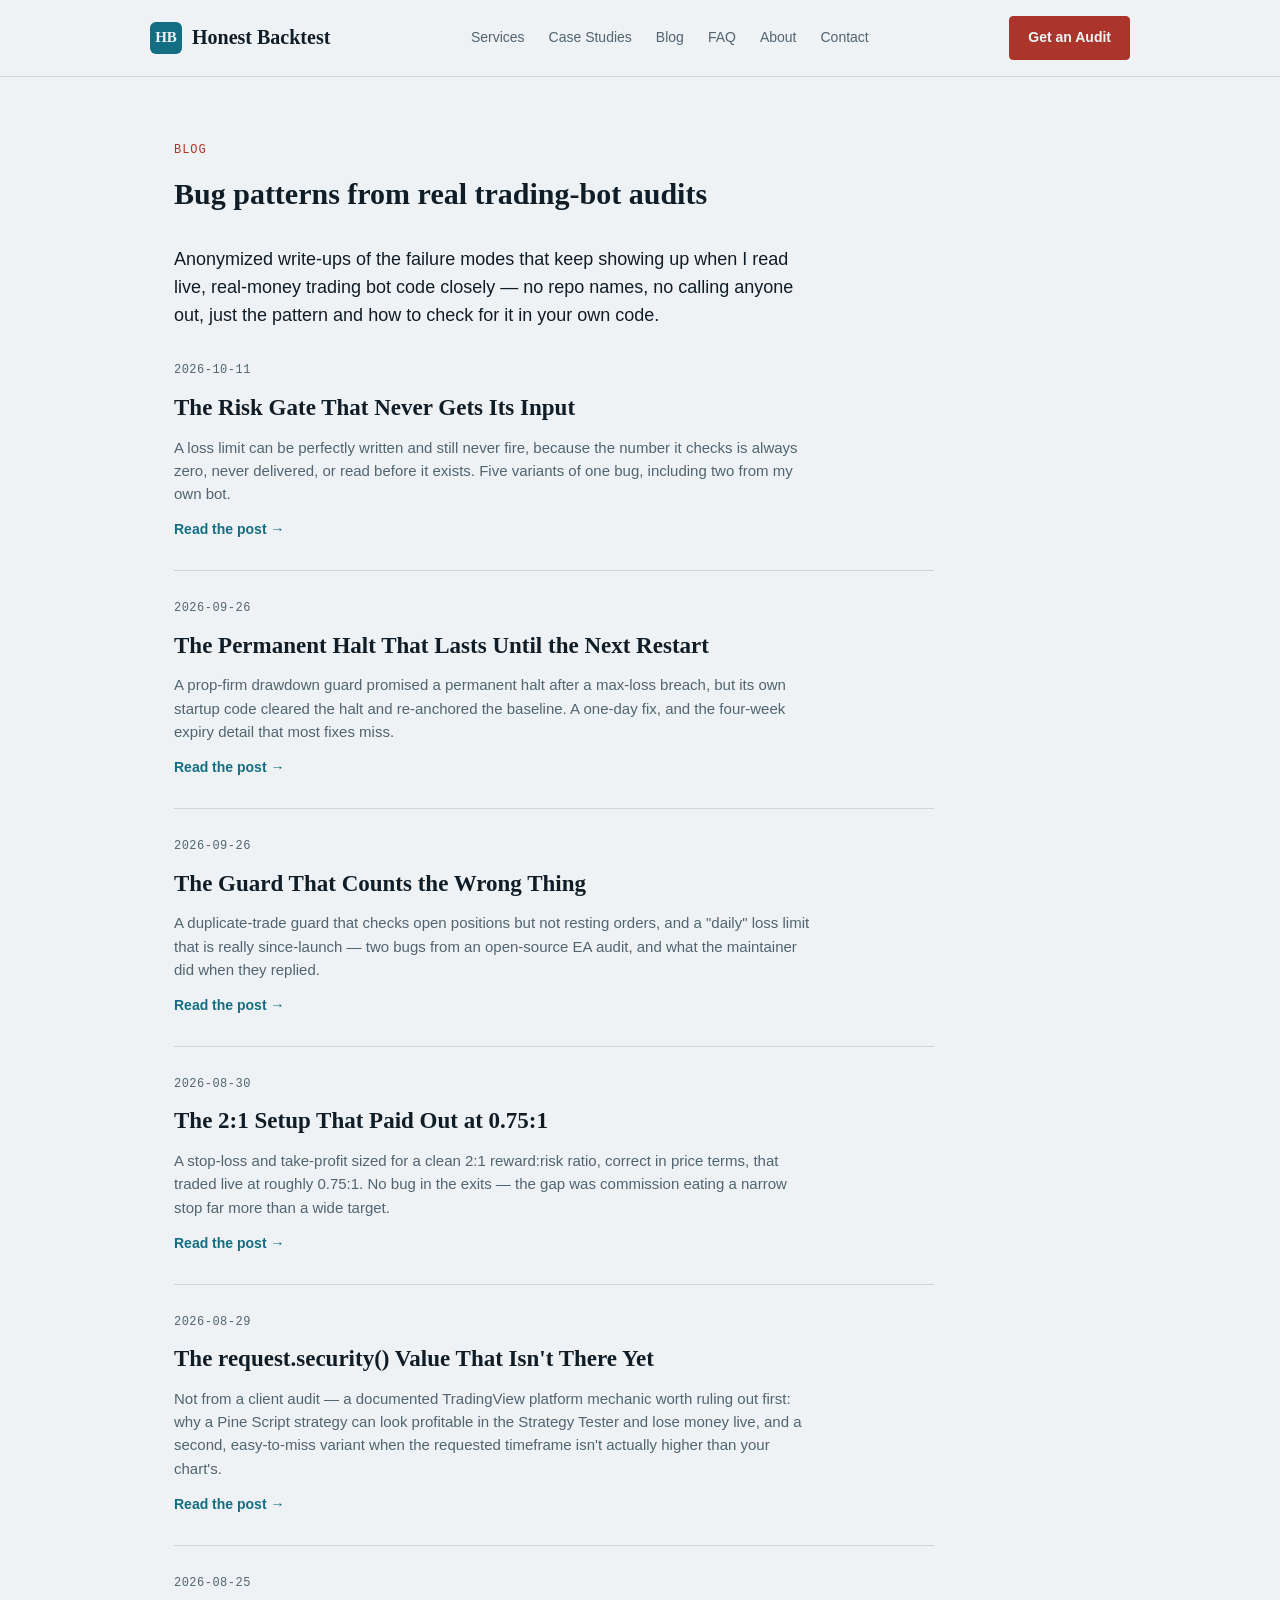
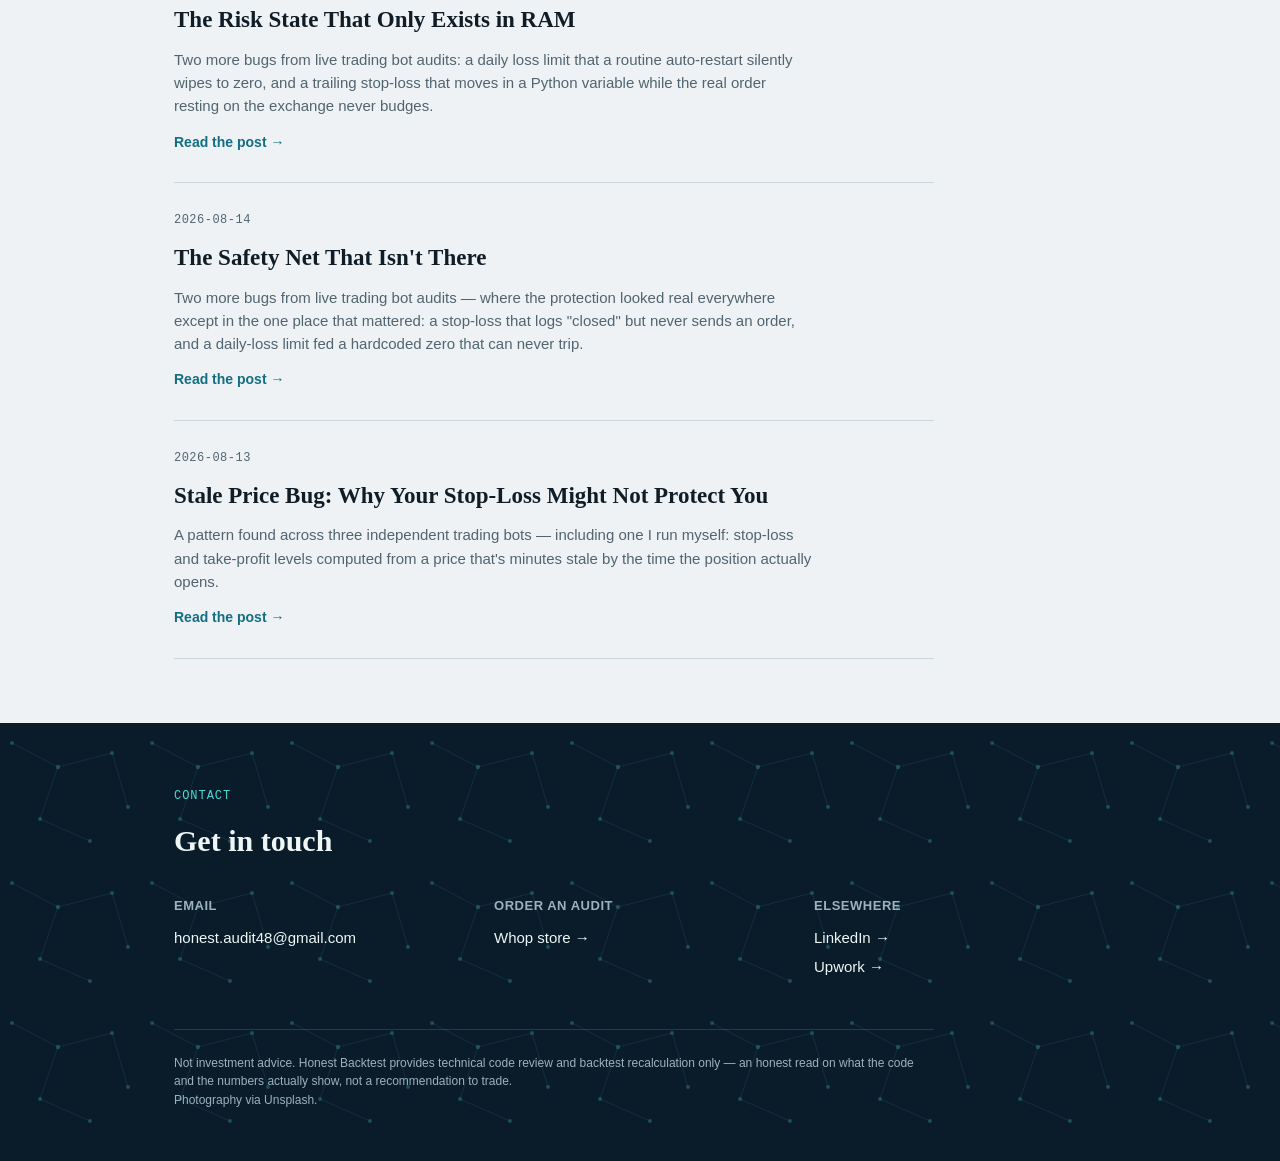
==== commit 69e27a28: "content: восьмой пост блога — risk gate, который никогда не получает входных данных Co-Authored-By: " ====
--- a/blog/index.html
+++ b/blog/index.html
@@ -47,6 +47,14 @@
     how to check for it in your own code.</p>
 
     <div class="blog-list">
+      <div class="blog-post-card">
+        <div class="post-meta">2026-10-11</div>
+        <h3><a href="risk-gate-no-input.html">The Risk Gate That Never Gets Its Input</a></h3>
+        <p>A loss limit can be perfectly written and still never fire, because the number it checks
+        is always zero, never delivered, or read before it exists. Five variants of one bug,
+        including two from my own bot.</p>
+        <a class="read-more" href="risk-gate-no-input.html">Read the post →</a>
+      </div>
       <div class="blog-post-card">
         <div class="post-meta">2026-09-26</div>
         <h3><a href="permanent-halt-restart.html">The Permanent Halt That Lasts Until the Next Restart</a></h3>
